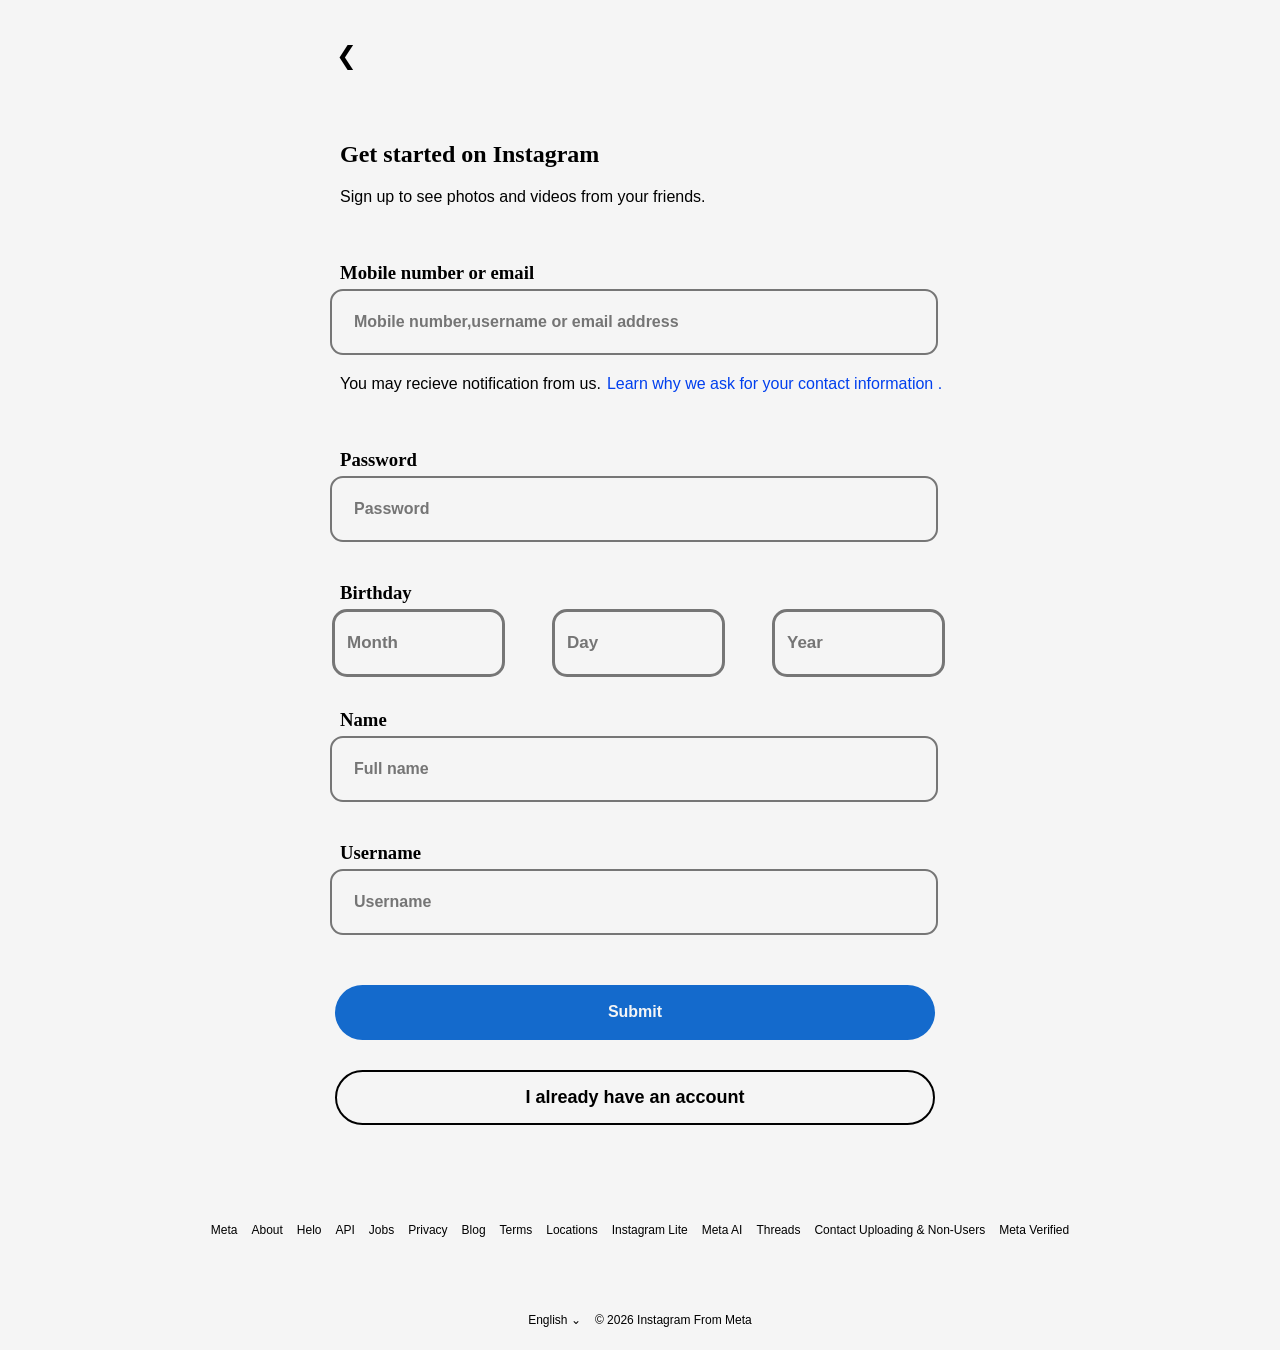
==== create-account-page-facebook.html @ 3f161dbb "modified facebook login pages" ====
<!DOCTYPE html>
<html>

<head>
<link rel="stylesheet" href="styles/create-account-facebook.css">
<link rel="icon" href="images/facebook-logo.png" type="image/x-icon">


<title>Facebook</title>

</head>
<body>
    
    <div style="display: grid;
        grid-template-columns: 1fr 800px 1fr;
        height: 1200px;
        background-color: whitesmoke;">

        <div style="background-color:whitesmoke" >


        </div>
        <div>
            <div>
                    <a href="facebook-login.html"><button class="back-button">&#10094</button></a>
                </div>
                <div><h2 style="color: black;
                padding-left: 100px;">Get started on Instagram</h2></div>

                <div>
                    <p>Sign up to see photos and videos from your friends.</p>
                </div>
                <div>
                    <h3>Mobile number or email</h3>
                </div>

                

            <div>
                <input class="username" type="text" placeholder="Mobile number,username or email address">
            </div>

            <div>
                    <div style="display: inline-block;"><p>You may recieve notification from us.</p></div>
                    <div style="display: inline-block;"><p class="blue-font">Learn why we ask for your contact information .</p></div>
            </div>

                <div><h3>Password</h3></div>

        <div >
            <input type="password" class="username" type="text" placeholder="Password">
        </div>

        <div><h3>Birthday</h3></div>

        <div style="display: flex;
        flex-direction: row;
        width: 600px;
        margin-left: 45px;

        
        
        height: 60px;">
            <div>
                <label for="month"></label>
                <input class="dob" list="months" name="month" id="month" placeholder="Month">
                <datalist id="months">
                    <option value="January"></option>
                    <option value="February"></option>
                    <option value="March"></option>
                    <option value="April"></option>
                    <option value="May"></option>
                    <option value="June"></option>
                    <option value="July"></option>
                    <option value="August"></option>
                    <option value="September"></option>
                    <option value="October"></option>
                    <option value="November"></option>
                    <option value="December"></option>
                </datalist>
            </div>
            <div>
                <label for="days"></label>
                <input class="dob" list="days" name="day" id="day" placeholder="Day">
                <datalist id="days">
                    <option value="01"></option>
                    <option value="02"></option>
                    <option value="03"></option>
                    <option value="04"></option>
                    <option value="05"></option>
                    <option value="06"></option>
                    <option value="07"></option>
                    <option value="08"></option>
                    <option value="09"></option>
                    <option value="10"></option>
                    <option value="11"></option>
                    <option value="12"></option>
                    <option value="13"></option>
                    <option value="14"></option>
                    <option value="15"></option>
                    <option value="16"></option>
                    <option value="17"></option>
                    <option value="18"></option>
                    <option value="19"></option>
                    <option value="20"></option>
                    <option value="21"></option>
                    <option value="22"></option>
                    <option value="23"></option>
                    <option value="24"></option>
                    <option value="25"></option>
                    <option value="26"></option>
                    <option value="27"></option>
                    <option value="28"></option>
                    <option value="29"></option>
                    <option value="30"></option>
                    <option value="31"></option>
                </datalist>
            </div>
            <div>
                <label for="year"></label>
                <input class="dob" list="years" name="year" id="year" placeholder="Year">
                <datalist id="years">
                  
                        <option value="1997"></option>
                        <option value="1998"></option>
                        <option value="1999"></option>
                        <option value="2000"></option>
                        <option value="2001"></option>
                        <option value="2002"></option>
                        <option value="2003"></option>
                        <option value="2004"></option>
                        <option value="2005"></option>
                        <option value="2006"></option>
                        <option value="2007"></option>
                        <option value="2008"></option>
                </datalist>
            </div>
        </div>

        <div><h3>Name</h3></div>
        <div><input class="username" type="text" placeholder="Full name"></div>


        <div><h3>Username</h3></div>
        <div><input class="username" type="text" placeholder="Username"></div>

       

        <div>
            <button class="submit-button">Submit</button>
        </div>
        <div>
            <a
             href="facebook-login.html">
            <button class="already-have-an-account-button">
            I already have an account</button>
            </a>
        </div>



        </div>
        
        <div style="background-color:whitesmoke">

        </div>


        



    </div>

     <div style="height: 80px;padding-top: 20px;display: flex;justify-content: space-between;background-color: whitesmoke;">
   <div></div>

   <div style="display: inline;">
      <p class="peras">Meta</p>
      <p class="peras">About</p>
      <p class="peras">Helo</p>
      <p class="peras">API</p>
      <p class="peras">Jobs</p>
      <p class="peras">Privacy</p>
      <p class="peras">Blog</p>
      <p class="peras">Terms</p>
      <p class="peras">Locations</p>
      <p class="peras">Instagram Lite</p>
      <p class="peras">Meta AI</p>
      <p class="peras">Threads</p>
      <p class="peras">Contact Uploading & Non-Users</p>
      <p class="peras">Meta Verified</p>
      
      
   </div>

   <div></div>


</div>

<div style="height: 40px;padding-top: 10px;display: flex;justify-content: center;background-color:whitesmoke;">
<div></div>
 <div>
<p class="peras">English &#8964</p>
 <p class="peras"> &#169 2026 Instagram From Meta</p>

 </div>


 <div></div>
</div>



</div>
</body>

</html>
---- styles/create-account-facebook.css ----
body{
    margin: 0;
    background-color: #0A1317;
}

.dob{

    height: 60px;
    width: 600px;
    background-color: whitesmoke;
    border-style: solid;
    border-radius: 15px;
    border-width: 3px;
    text-indent: 10px;
    font-size: 17px;
    font-family: arial;
    font-weight:bold;
    color: black;
    width: 150px;
    margin-left:47px ;
    margin-right: 0px;
    padding-right: 15px;
    

}
p{
    display: inline-block;
    color: black;
    font-size: medium;
    font-family: arial;
    margin-left: 100px;
    margin-top: 0;
    
}


h3{
    color: black;
    margin: 0;
    margin-left: 100px;
    margin-bottom: 5px;
    margin-top: 40px;
}

.username{
        height: 60px;
        width: 600px;
        border-width: 2.3px;
        border-radius: 13px;
        border-style: solid;
        font-family: arial;
        font-size: 16px;
        margin-left: 90px;
        margin-right: 90px;
        background: none;
        color: black;
        display: block;
        margin-bottom: 20px;
        text-indent: 20px;
        font-weight: bold;
}
.blue-font{
    margin-left: 2px;
    color: rgb(0, 63, 238);
    display: inline;
    width: 600px;
    word-wrap:normal;
}
.blue-font:hover{
    text-decoration: underline;
}
.submit-button{
    
        background-color: rgb(20, 106, 204);
        color: whitesmoke;
        border: none;
        height: 55px;
        width: 600px;
        border-radius: 30px;
        font-weight: bold;
        font-size: 16px;
        margin-left:95px ;
        margin-right: 90px;
        cursor: pointer;
        display: block;
        cursor: pointer;
        margin-top: 50px;
        
       transition: box-shadow 0.15s,font-size 0.15s;

}
.submit-button:hover{
    background-color:rgb(71, 135, 209) ;
}

 .already-have-an-account-button{
      background: none;
      width: 600px;
      height: 55px;
      border-style: solid;
      color: black;
      margin-left:95px;
      margin-right: 20px;
      font-family: arial;
      font-weight: bolder;
      font-size: 18px;
      border-radius: 28px;
      border-color: black;
      margin-bottom: 20px;
      cursor: pointer;
      margin-top: 30px;
     }
     .already-have-an-account-button:hover{
        background-color: rgb(204, 204, 204);
     }

     .back-button{
    background: none;
    margin-left: 90px;
    border: none;
    color: black;
    font-size: 25px;
    margin-top: 40px;
    margin-bottom: 50px;
    width:30px;


    
}

.back-button:hover{
    border-radius: 20px;
    background-color:rgb(197, 197, 197) ;
   
}


.peras{

         display: inline;
         color: black;
         font-family: arial;
         font-size: 12px;
         margin: 5px;
         
        }
        .peras:hover{
         text-decoration: underline;
         cursor: pointer;

        }
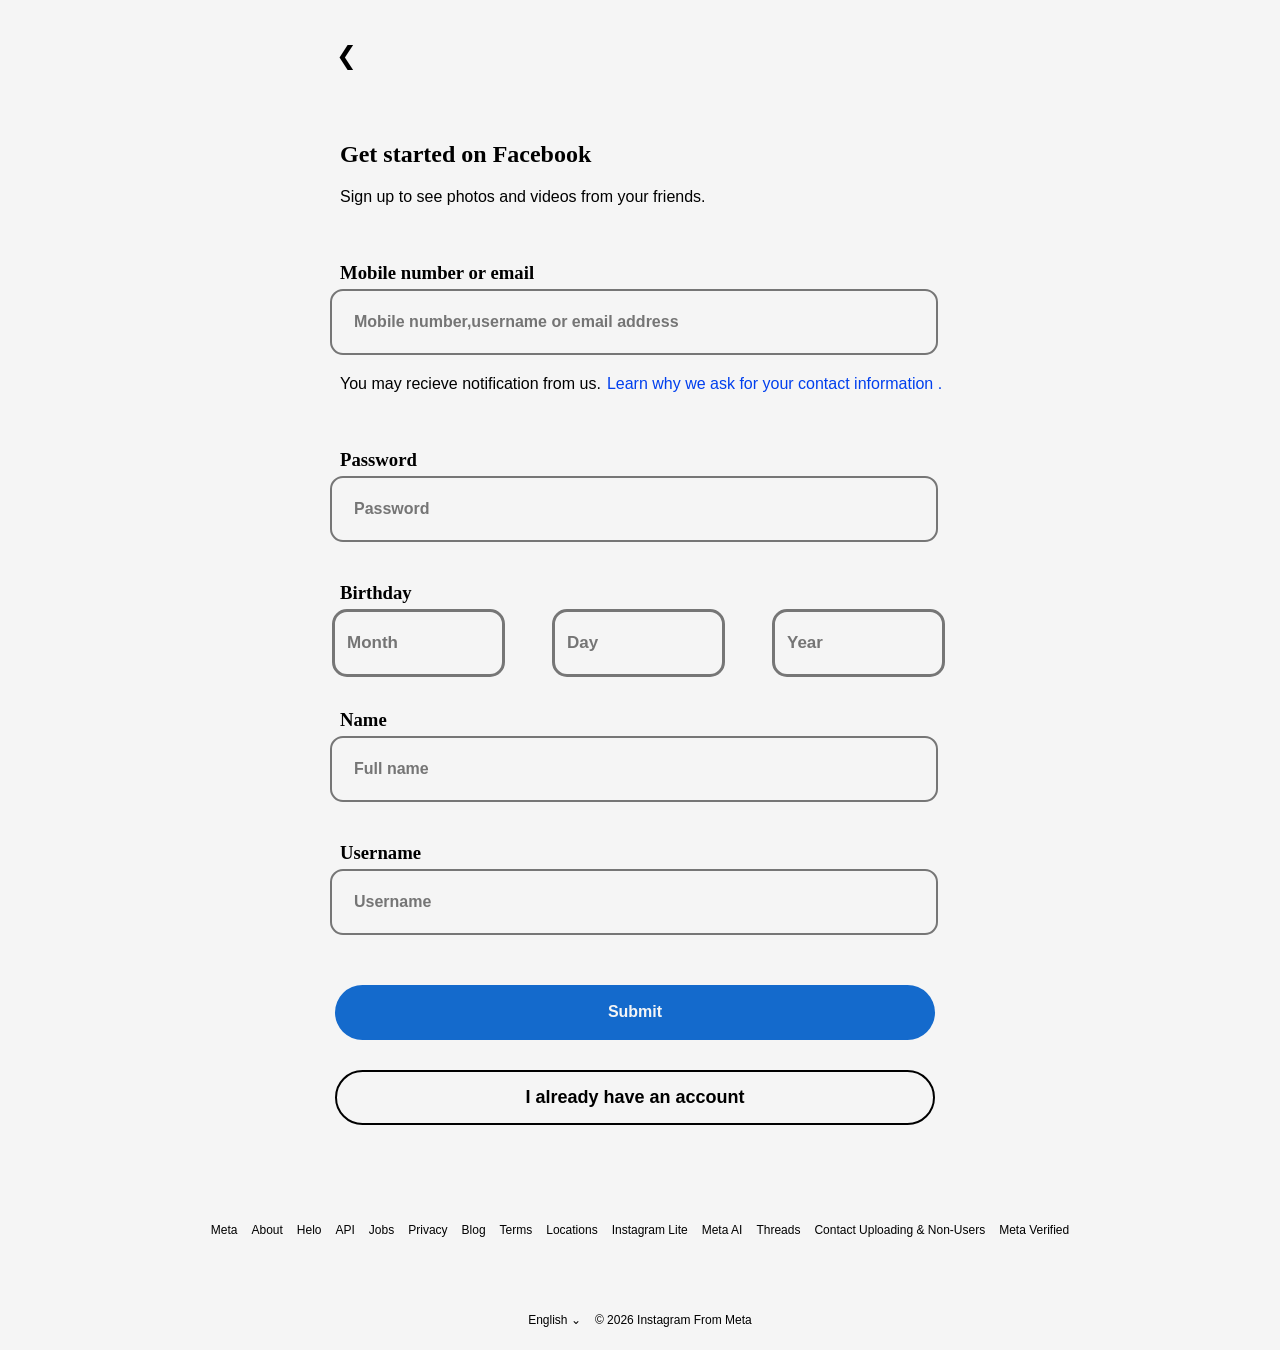
==== commit 66eead8f: "12-04-26" ====
--- a/create-account-page-facebook.html
+++ b/create-account-page-facebook.html
@@ -25,7 +25,7 @@
                     <a href="facebook-login.html"><button class="back-button">&#10094</button></a>
                 </div>
                 <div><h2 style="color: black;
-                padding-left: 100px;">Get started on Instagram</h2></div>
+                padding-left: 100px;">Get started on Facebook</h2></div>
 
                 <div>
                     <p>Sign up to see photos and videos from your friends.</p>
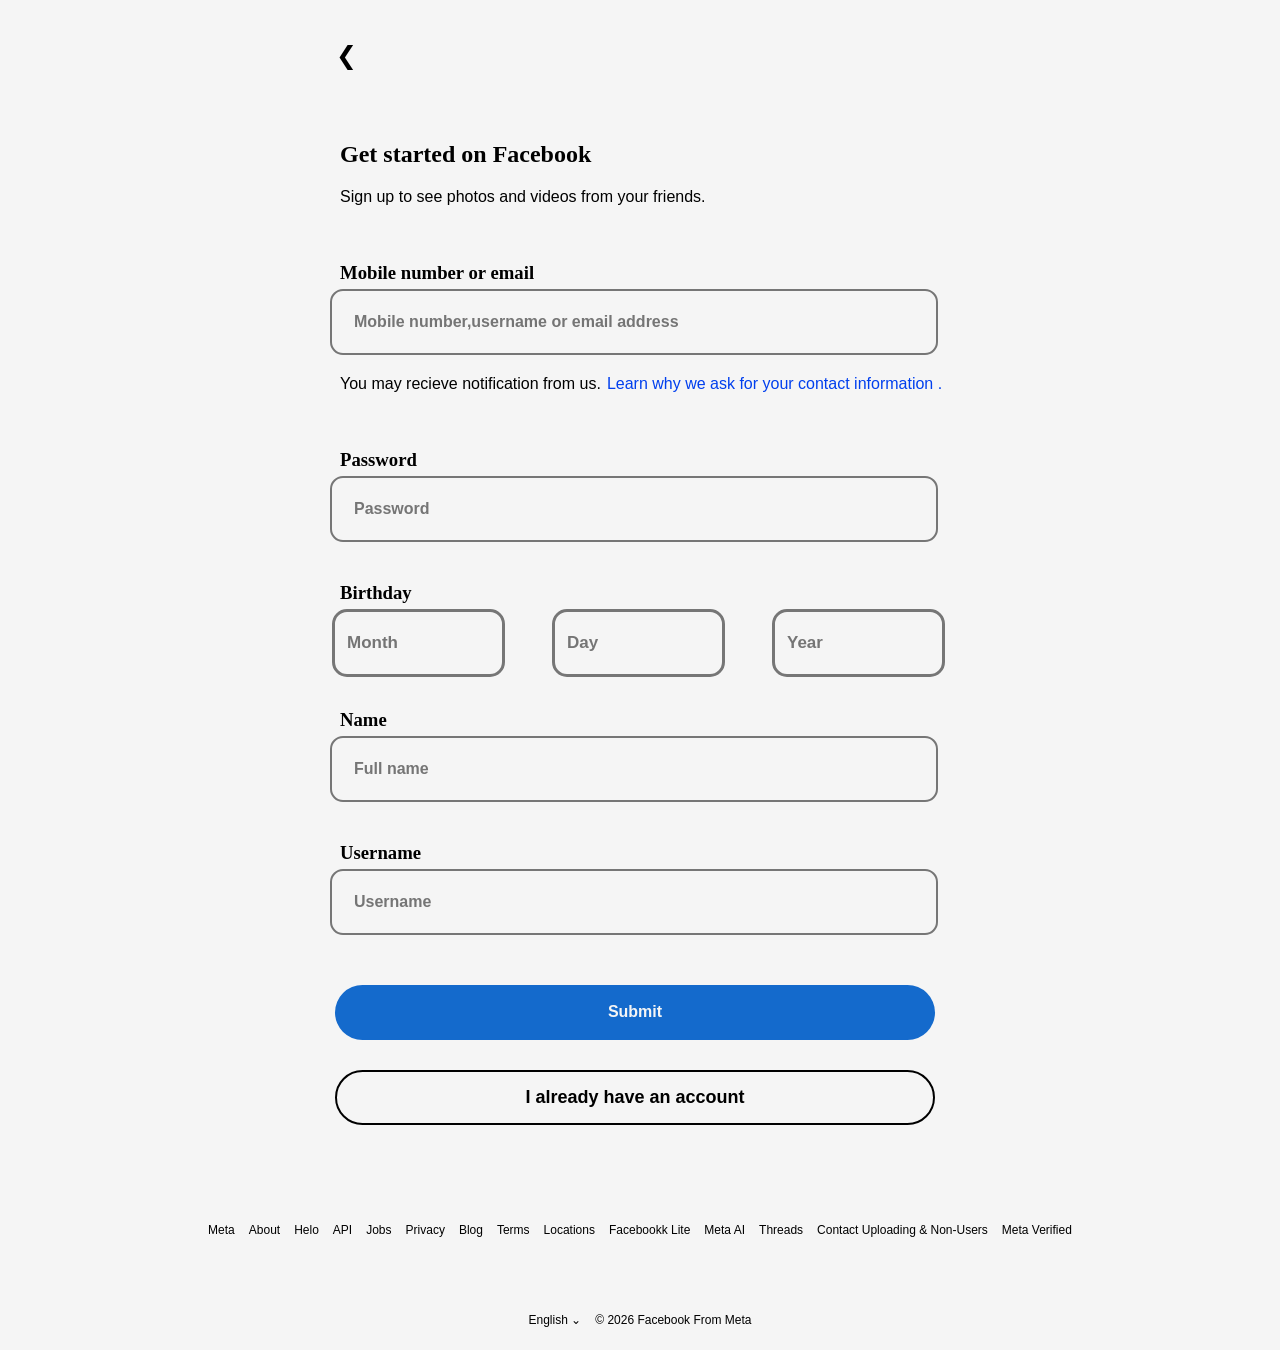
==== commit 5f9c424b: "12\04\26-05" ====
--- a/create-account-page-facebook.html
+++ b/create-account-page-facebook.html
@@ -22,7 +22,7 @@
         </div>
         <div>
             <div>
-                    <a href="facebook-login.html"><button class="back-button">&#10094</button></a>
+                <a href="facebook-login.html"><button class="back-button">&#10094</button></a>
                 </div>
                 <div><h2 style="color: black;
                 padding-left: 100px;">Get started on Facebook</h2></div>
@@ -185,7 +185,7 @@
       <p class="peras">Blog</p>
       <p class="peras">Terms</p>
       <p class="peras">Locations</p>
-      <p class="peras">Instagram Lite</p>
+      <p class="peras">Facebookk Lite</p>
       <p class="peras">Meta AI</p>
       <p class="peras">Threads</p>
       <p class="peras">Contact Uploading & Non-Users</p>
@@ -203,7 +203,7 @@
 <div></div>
  <div>
 <p class="peras">English &#8964</p>
- <p class="peras"> &#169 2026 Instagram From Meta</p>
+ <p class="peras"> &#169 2026 Facebook From Meta</p>
 
  </div>
 
